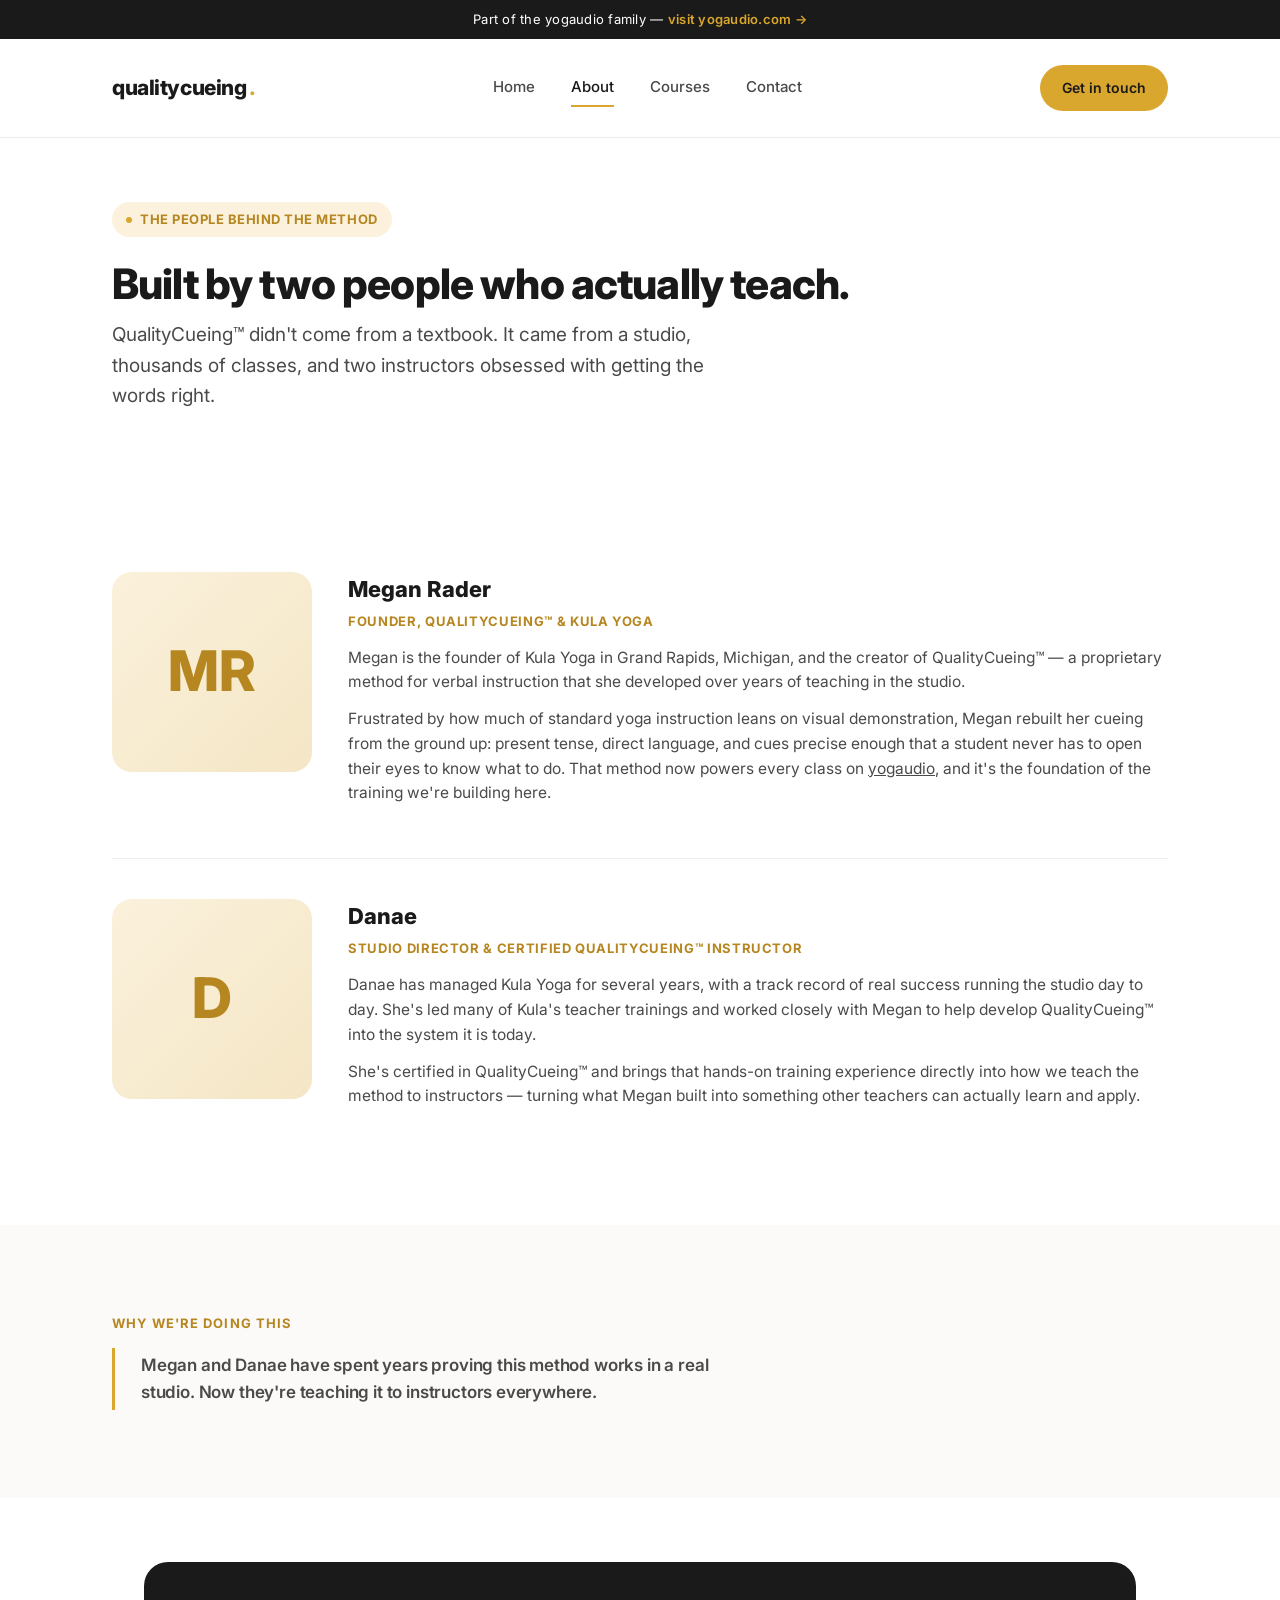
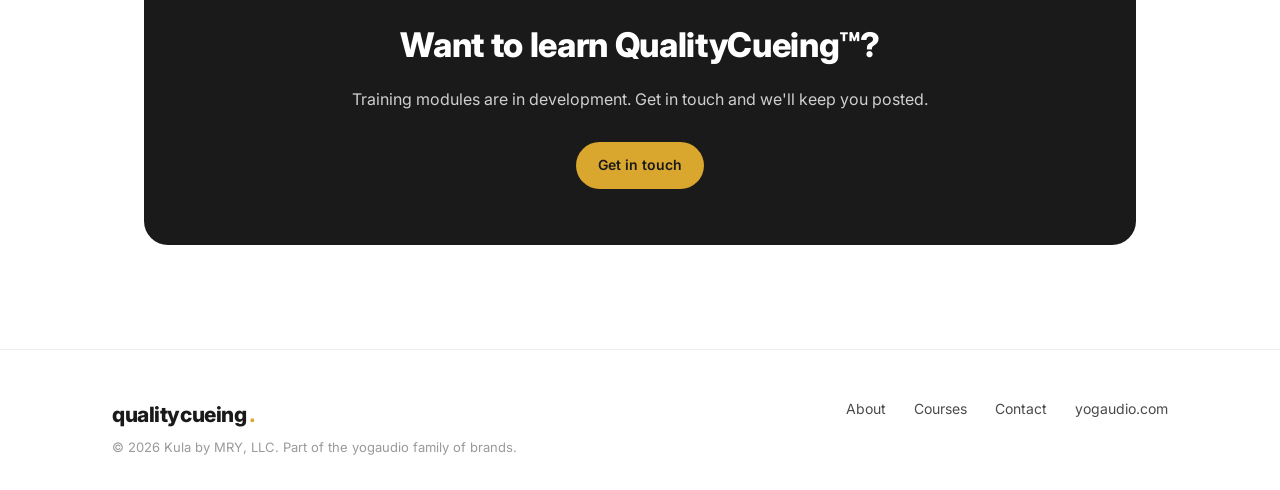
==== about.html @ 0876a9c1 "Initial Quality Cueing placeholder site" ====
<!DOCTYPE html>
<html lang="en">
<head>
<meta charset="UTF-8">
<meta name="viewport" content="width=device-width, initial-scale=1.0">
<title>About — Quality Cueing™</title>
<meta name="description" content="Meet Megan Rader, founder of QualityCueing™ and Kula Yoga, and Danae, who helped build the method and now leads its training.">
<link rel="stylesheet" href="style.css">
</head>
<body>

<div class="eco-bar">Part of the yogaudio family — <a href="https://www.yogaudio.com" target="_blank" rel="noopener">visit yogaudio.com →</a></div>

<header class="site">
  <div class="wrap">
    <a href="index.html" class="logo">qualitycueing<span class="dot">.</span></a>
    <nav class="main">
      <a href="index.html">Home</a>
      <a href="about.html" class="active">About</a>
      <a href="courses.html">Courses</a>
      <a href="contact.html">Contact</a>
    </nav>
    <a href="contact.html" class="btn gold">Get in touch</a>
  </div>
</header>

<section class="page-hero">
  <div class="wrap">
    <div class="eyebrow"><span class="pip"></span> The people behind the method</div>
    <h1>Built by two people who actually teach.</h1>
    <p class="lede">QualityCueing™ didn't come from a textbook. It came from a studio, thousands of classes, and two instructors obsessed with getting the words right.</p>
  </div>
</section>

<section class="tight">
  <div class="wrap">

    <div class="person">
      <div class="avatar">MR</div>
      <div>
        <h3>Megan Rader</h3>
        <div class="role">Founder, QualityCueing™ &amp; Kula Yoga</div>
        <p>Megan is the founder of Kula Yoga in Grand Rapids, Michigan, and the creator of QualityCueing™ — a proprietary method for verbal instruction that she developed over years of teaching in the studio.</p>
        <p>Frustrated by how much of standard yoga instruction leans on visual demonstration, Megan rebuilt her cueing from the ground up: present tense, direct language, and cues precise enough that a student never has to open their eyes to know what to do. That method now powers every class on <a href="https://www.yogaudio.com" target="_blank" rel="noopener" style="text-decoration:underline;">yogaudio</a>, and it's the foundation of the training we're building here.</p>
      </div>
    </div>

    <div class="person">
      <div class="avatar">D</div>
      <div>
        <h3>Danae</h3>
        <div class="role">Studio Director &amp; Certified QualityCueing™ Instructor</div>
        <p>Danae has managed Kula Yoga for several years, with a track record of real success running the studio day to day. She's led many of Kula's teacher trainings and worked closely with Megan to help develop QualityCueing™ into the system it is today.</p>
        <p>She's certified in QualityCueing™ and brings that hands-on training experience directly into how we teach the method to instructors — turning what Megan built into something other teachers can actually learn and apply.</p>
      </div>
    </div>

  </div>
</section>

<section class="warm">
  <div class="wrap">
    <div class="section-head" style="margin-bottom:0;">
      <div class="kicker">Why we're doing this</div>
      <p class="pull">Megan and Danae have spent years proving this method works in a real studio. Now they're teaching it to instructors everywhere.</p>
    </div>
  </div>
</section>

<section class="tight">
  <div class="wrap">
    <div class="cta-band">
      <h2>Want to learn QualityCueing™?</h2>
      <p>Training modules are in development. Get in touch and we'll keep you posted.</p>
      <a href="contact.html" class="btn gold">Get in touch</a>
    </div>
  </div>
</section>

<footer class="site">
  <div class="wrap">
    <div>
      <div class="logo">qualitycueing<span class="dot">.</span></div>
      <div class="foot-note">© 2026 Kula by MRY, LLC. Part of the yogaudio family of brands.</div>
    </div>
    <div class="foot-links">
      <a href="about.html">About</a>
      <a href="courses.html">Courses</a>
      <a href="contact.html">Contact</a>
      <a href="https://www.yogaudio.com" target="_blank" rel="noopener">yogaudio.com</a>
    </div>
  </div>
</footer>

</body>
</html>
---- style.css ----
/* Quality Cueing — shared styles */

@import url('https://fonts.googleapis.com/css2?family=Inter:wght@400;500;600;700;800&display=swap');

:root {
  --ink: #1a1a1a;
  --ink-soft: #4a4a4a;
  --paper: #ffffff;
  --paper-warm: #fbfaf8;
  --line: #ececec;
  --gold: #d9a62e;
  --gold-deep: #b6862099;
  --gold-deep-solid: #b68620;
  --gold-tint: #fbf1dc;
}

* { box-sizing: border-box; }

html { scroll-behavior: smooth; }

body {
  margin: 0;
  font-family: 'Inter', -apple-system, BlinkMacSystemFont, 'Segoe UI', sans-serif;
  color: var(--ink);
  background: var(--paper);
  line-height: 1.6;
  -webkit-font-smoothing: antialiased;
}

a { color: inherit; text-decoration: none; }

img, svg { display: block; max-width: 100%; }

.wrap {
  max-width: 1120px;
  margin: 0 auto;
  padding: 0 32px;
}

/* Top notice bar */
.eco-bar {
  background: var(--ink);
  color: #fff;
  font-size: 13px;
  letter-spacing: 0.02em;
  text-align: center;
  padding: 9px 16px;
}

.eco-bar a {
  color: var(--gold);
  font-weight: 600;
  border-bottom: 1px solid transparent;
}

.eco-bar a:hover { border-bottom-color: var(--gold); }

/* Header */
header.site {
  padding: 26px 0;
  border-bottom: 1px solid var(--line);
  position: sticky;
  top: 0;
  background: rgba(255,255,255,0.92);
  backdrop-filter: blur(8px);
  z-index: 50;
}

header.site .wrap {
  display: flex;
  align-items: center;
  justify-content: space-between;
}

.logo {
  display: flex;
  align-items: baseline;
  gap: 2px;
  font-weight: 800;
  font-size: 21px;
  letter-spacing: -0.02em;
}

.logo .dot { color: var(--gold); }

nav.main {
  display: flex;
  gap: 36px;
  align-items: center;
}

nav.main a {
  font-size: 15px;
  font-weight: 500;
  color: var(--ink-soft);
  padding: 6px 0;
  border-bottom: 2px solid transparent;
  transition: color .15s, border-color .15s;
}

nav.main a:hover,
nav.main a.active {
  color: var(--ink);
  border-bottom-color: var(--gold);
}

.btn {
  display: inline-flex;
  align-items: center;
  gap: 8px;
  background: var(--ink);
  color: #fff;
  padding: 12px 22px;
  border-radius: 999px;
  font-weight: 600;
  font-size: 14px;
  border: none;
  cursor: pointer;
  transition: transform .15s, background .15s;
}

.btn:hover { background: var(--gold-deep-solid); transform: translateY(-1px); }

.btn.gold {
  background: var(--gold);
  color: var(--ink);
}

.btn.gold:hover { background: var(--gold-deep-solid); color: #fff; }

.btn.ghost {
  background: transparent;
  color: var(--ink);
  border: 1.5px solid var(--ink);
}

.btn.ghost:hover { background: var(--ink); color: #fff; }

/* Hero */
.hero {
  padding: 92px 0 84px;
  position: relative;
  overflow: hidden;
}

.hero::before {
  content: "";
  position: absolute;
  top: -120px;
  right: -140px;
  width: 420px;
  height: 420px;
  background: radial-gradient(circle, var(--gold-tint) 0%, transparent 70%);
  z-index: 0;
}

.hero .wrap { position: relative; z-index: 1; }

.eyebrow {
  display: inline-flex;
  align-items: center;
  gap: 8px;
  background: var(--gold-tint);
  color: var(--gold-deep-solid);
  font-size: 13px;
  font-weight: 700;
  letter-spacing: 0.04em;
  text-transform: uppercase;
  padding: 7px 14px;
  border-radius: 999px;
  margin-bottom: 24px;
}

.eyebrow .pip {
  width: 6px;
  height: 6px;
  border-radius: 50%;
  background: var(--gold);
}

h1 {
  font-size: 54px;
  line-height: 1.08;
  letter-spacing: -0.02em;
  margin: 0 0 22px;
  max-width: 780px;
  font-weight: 800;
}

h1 .accent { color: var(--gold-deep-solid); }

.lede {
  font-size: 19px;
  color: var(--ink-soft);
  max-width: 620px;
  margin: 0 0 36px;
}

.hero-actions {
  display: flex;
  gap: 14px;
  flex-wrap: wrap;
  margin-bottom: 56px;
}

/* Trio of quick facts under hero */
.fact-row {
  display: grid;
  grid-template-columns: repeat(3, 1fr);
  gap: 24px;
  border-top: 1px solid var(--line);
  padding-top: 32px;
}

.fact-row div { font-size: 14px; color: var(--ink-soft); }
.fact-row strong { display: block; font-size: 15px; color: var(--ink); margin-bottom: 4px; font-weight: 700; }

/* Section basics */
section { padding: 88px 0; }
section.tight { padding: 64px 0; }
section.warm { background: var(--paper-warm); }

.section-head {
  max-width: 640px;
  margin: 0 0 52px;
}

.kicker {
  font-size: 13px;
  font-weight: 700;
  letter-spacing: 0.08em;
  text-transform: uppercase;
  color: var(--gold-deep-solid);
  margin-bottom: 14px;
}

h2 {
  font-size: 34px;
  letter-spacing: -0.01em;
  margin: 0 0 14px;
  font-weight: 800;
}

.section-head p {
  color: var(--ink-soft);
  font-size: 17px;
  margin: 0;
}

/* Cards grid */
.grid-3 {
  display: grid;
  grid-template-columns: repeat(3, 1fr);
  gap: 24px;
}

.grid-2 {
  display: grid;
  grid-template-columns: repeat(2, 1fr);
  gap: 24px;
}

.card {
  background: var(--paper);
  border: 1px solid var(--line);
  border-radius: 16px;
  padding: 30px;
  transition: transform .15s, box-shadow .15s, border-color .15s;
}

.card:hover {
  transform: translateY(-3px);
  box-shadow: 0 12px 28px rgba(0,0,0,0.06);
  border-color: #e2d3ab;
}

.card .icon {
  width: 44px;
  height: 44px;
  border-radius: 12px;
  background: var(--gold-tint);
  display: flex;
  align-items: center;
  justify-content: center;
  margin-bottom: 18px;
}

.card h3 {
  font-size: 18px;
  margin: 0 0 10px;
  font-weight: 700;
}

.card p {
  font-size: 15px;
  color: var(--ink-soft);
  margin: 0;
}

/* Checklist */
.checklist {
  display: grid;
  grid-template-columns: repeat(2, 1fr);
  gap: 16px 28px;
  list-style: none;
  padding: 0;
  margin: 0;
}

.checklist li {
  display: flex;
  align-items: flex-start;
  gap: 12px;
  font-size: 15px;
  color: var(--ink-soft);
}

.checklist .tick {
  flex: none;
  width: 20px;
  height: 20px;
  border-radius: 50%;
  background: var(--gold);
  color: #fff;
  display: flex;
  align-items: center;
  justify-content: center;
  font-size: 12px;
  font-weight: 800;
  margin-top: 2px;
}

/* Quote / pull */
.pull {
  border-left: 3px solid var(--gold);
  padding: 4px 0 4px 26px;
  font-size: 24px;
  font-weight: 600;
  letter-spacing: -0.01em;
  color: var(--ink);
  max-width: 760px;
  margin: 0 0 0;
}

/* CTA band */
.cta-band {
  background: var(--ink);
  color: #fff;
  border-radius: 24px;
  padding: 56px;
  text-align: center;
  margin: 0 32px;
}

.cta-band h2 { color: #fff; }
.cta-band p { color: #cfcfcf; margin: 0 0 30px; font-size: 16px; }

/* Footer */
footer.site {
  border-top: 1px solid var(--line);
  padding: 48px 0 32px;
  margin-top: 40px;
}

footer.site .wrap {
  display: flex;
  justify-content: space-between;
  align-items: flex-start;
  flex-wrap: wrap;
  gap: 24px;
}

footer .foot-links {
  display: flex;
  gap: 28px;
  font-size: 14px;
  color: var(--ink-soft);
}

footer .foot-note {
  font-size: 13px;
  color: #9a9a9a;
  margin-top: 6px;
}

/* Page hero (secondary pages) */
.page-hero {
  padding: 64px 0 20px;
}

.page-hero h1 { font-size: 42px; margin-bottom: 14px; }

/* Bio / people */
.person {
  display: grid;
  grid-template-columns: 200px 1fr;
  gap: 36px;
  align-items: start;
  padding: 40px 0;
  border-top: 1px solid var(--line);
}

.person:first-of-type { border-top: none; }

.avatar {
  width: 200px;
  height: 200px;
  border-radius: 20px;
  background: linear-gradient(135deg, var(--gold-tint), #f4e6c5);
  display: flex;
  align-items: center;
  justify-content: center;
  font-size: 56px;
  font-weight: 800;
  color: var(--gold-deep-solid);
}

.person h3 { font-size: 22px; margin: 0 0 4px; font-weight: 800; }
.person .role { color: var(--gold-deep-solid); font-weight: 700; font-size: 13px; text-transform: uppercase; letter-spacing: 0.05em; margin-bottom: 14px; }
.person p { color: var(--ink-soft); font-size: 15.5px; margin: 0 0 12px; }

/* Course TBD cards */
.course-card {
  border: 1.5px dashed #d8d0bb;
  border-radius: 16px;
  padding: 28px;
  background: var(--paper-warm);
  display: flex;
  flex-direction: column;
  gap: 12px;
}

.course-card .tag {
  align-self: flex-start;
  background: var(--gold-tint);
  color: var(--gold-deep-solid);
  font-size: 12px;
  font-weight: 700;
  padding: 5px 12px;
  border-radius: 999px;
  letter-spacing: 0.03em;
}

.course-card h3 { margin: 4px 0 0; font-size: 19px; font-weight: 700; }
.course-card p { margin: 0; color: var(--ink-soft); font-size: 14.5px; }

/* Contact */
.contact-card {
  border: 1px solid var(--line);
  border-radius: 20px;
  padding: 48px;
  text-align: center;
  background: linear-gradient(180deg, var(--paper-warm), var(--paper));
}

.contact-card .icon-big {
  width: 64px;
  height: 64px;
  border-radius: 18px;
  background: var(--gold);
  display: flex;
  align-items: center;
  justify-content: center;
  margin: 0 auto 24px;
}

.contact-methods {
  display: grid;
  grid-template-columns: repeat(3, 1fr);
  gap: 20px;
  margin-top: 48px;
}

/* Responsive */
@media (max-width: 860px) {
  nav.main { display: none; }
  h1 { font-size: 38px; }
  .hero { padding: 56px 0 48px; }
  .fact-row { grid-template-columns: 1fr; gap: 20px; }
  .grid-3 { grid-template-columns: 1fr; }
  .grid-2 { grid-template-columns: 1fr; }
  .checklist { grid-template-columns: 1fr; }
  .person { grid-template-columns: 1fr; }
  .avatar { width: 120px; height: 120px; font-size: 36px; }
  .contact-methods { grid-template-columns: 1fr; }
  .cta-band { margin: 0 16px; padding: 40px 24px; }
  footer.site .wrap { flex-direction: column; }
}
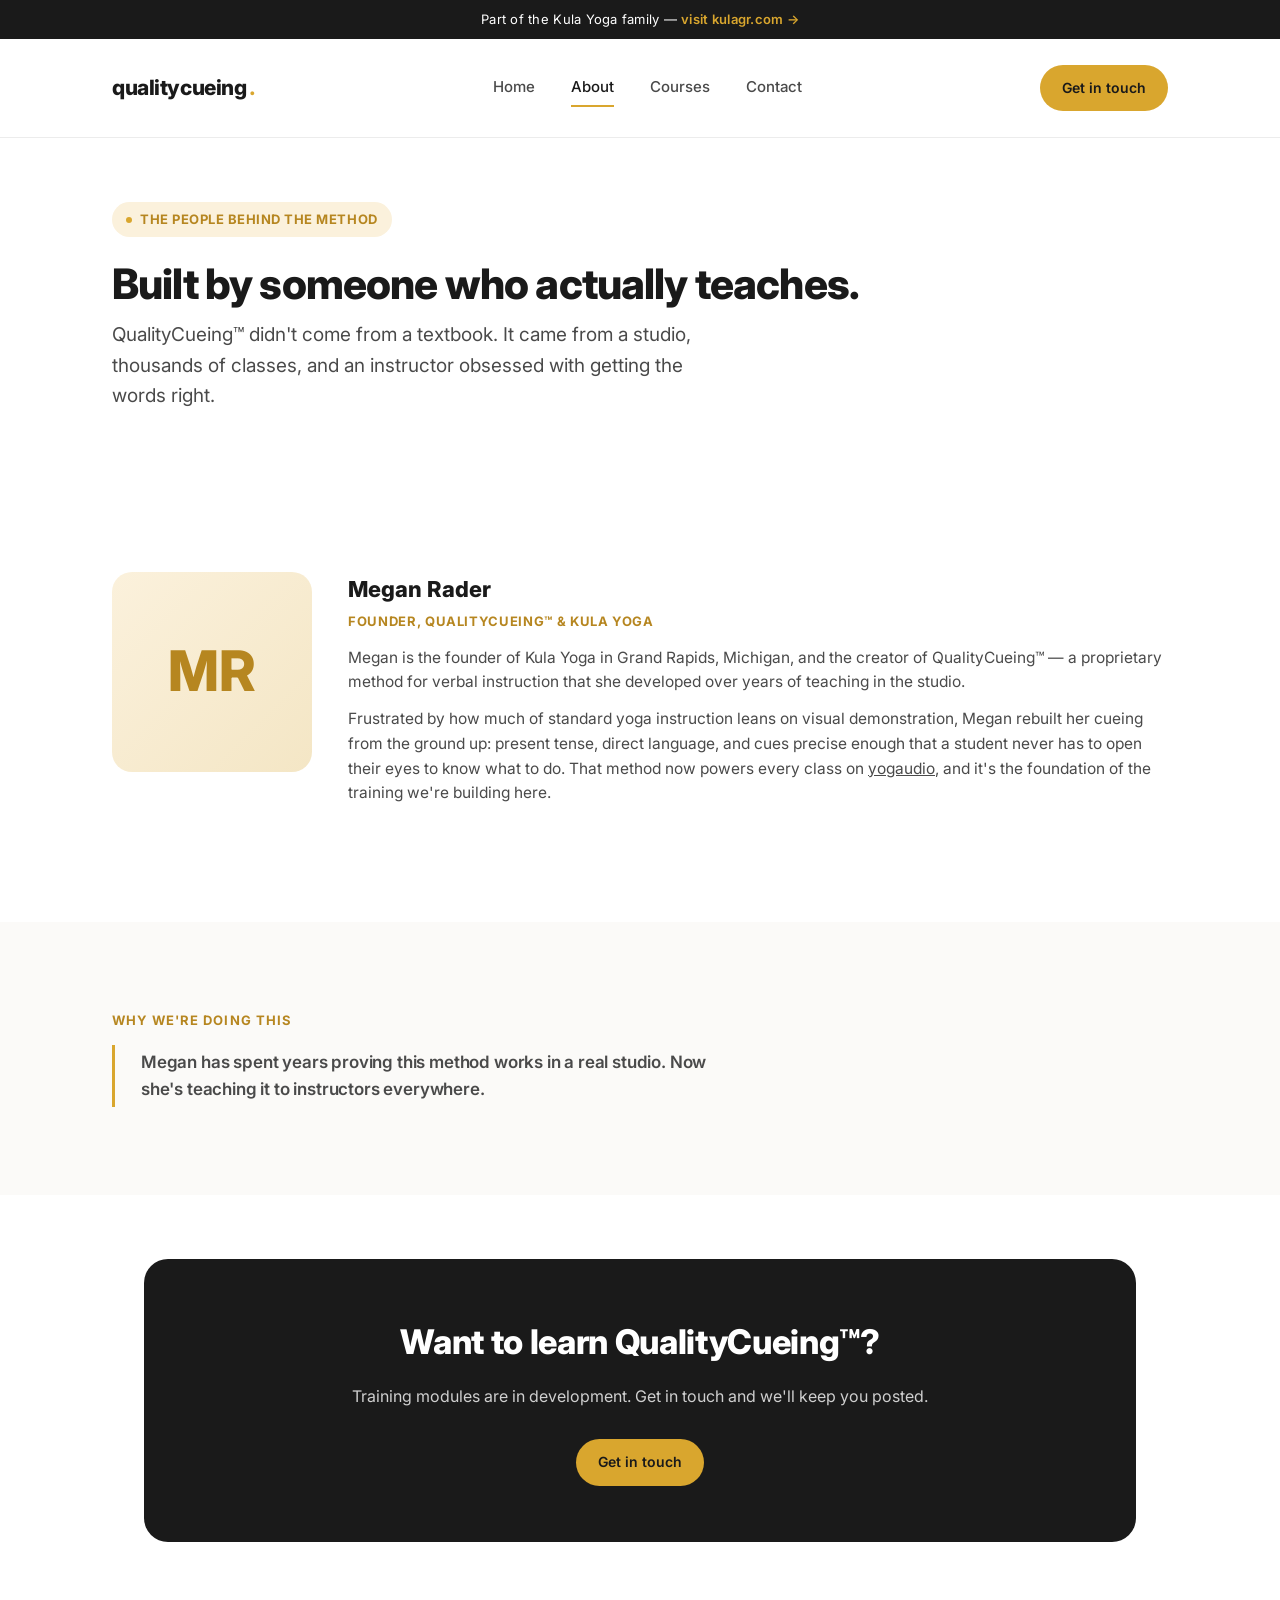
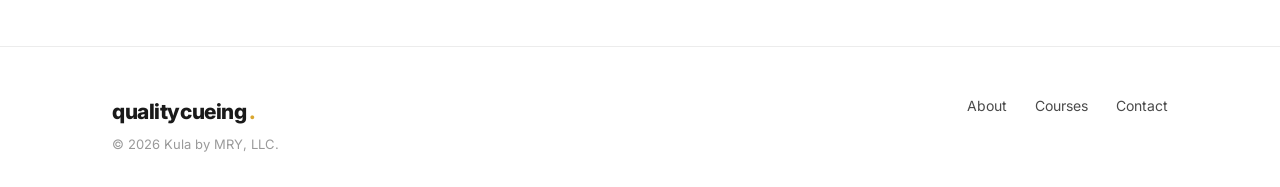
==== commit f5d1cce4: "Swap to Kula Yoga family banner, remove Danae, drop yogaudio footer mention, placeholder form CTA" ====
--- a/about.html
+++ b/about.html
@@ -4,12 +4,12 @@
 <meta charset="UTF-8">
 <meta name="viewport" content="width=device-width, initial-scale=1.0">
 <title>About — Quality Cueing™</title>
-<meta name="description" content="Meet Megan Rader, founder of QualityCueing™ and Kula Yoga, and Danae, who helped build the method and now leads its training.">
+<meta name="description" content="Meet Megan Rader, founder of QualityCueing™ and Kula Yoga.">
 <link rel="stylesheet" href="style.css">
 </head>
 <body>
 
-<div class="eco-bar">Part of the yogaudio family — <a href="https://www.yogaudio.com" target="_blank" rel="noopener">visit yogaudio.com →</a></div>
+<div class="eco-bar">Part of the Kula Yoga family — <a href="https://www.kulagr.com" target="_blank" rel="noopener">visit kulagr.com →</a></div>
 
 <header class="site">
   <div class="wrap">
@@ -27,8 +27,8 @@
 <section class="page-hero">
   <div class="wrap">
     <div class="eyebrow"><span class="pip"></span> The people behind the method</div>
-    <h1>Built by two people who actually teach.</h1>
-    <p class="lede">QualityCueing™ didn't come from a textbook. It came from a studio, thousands of classes, and two instructors obsessed with getting the words right.</p>
+    <h1>Built by someone who actually teaches.</h1>
+    <p class="lede">QualityCueing™ didn't come from a textbook. It came from a studio, thousands of classes, and an instructor obsessed with getting the words right.</p>
   </div>
 </section>
 
@@ -45,16 +45,6 @@
       </div>
     </div>
 
-    <div class="person">
-      <div class="avatar">D</div>
-      <div>
-        <h3>Danae</h3>
-        <div class="role">Studio Director &amp; Certified QualityCueing™ Instructor</div>
-        <p>Danae has managed Kula Yoga for several years, with a track record of real success running the studio day to day. She's led many of Kula's teacher trainings and worked closely with Megan to help develop QualityCueing™ into the system it is today.</p>
-        <p>She's certified in QualityCueing™ and brings that hands-on training experience directly into how we teach the method to instructors — turning what Megan built into something other teachers can actually learn and apply.</p>
-      </div>
-    </div>
-
   </div>
 </section>
 
@@ -62,7 +52,7 @@
   <div class="wrap">
     <div class="section-head" style="margin-bottom:0;">
       <div class="kicker">Why we're doing this</div>
-      <p class="pull">Megan and Danae have spent years proving this method works in a real studio. Now they're teaching it to instructors everywhere.</p>
+      <p class="pull">Megan has spent years proving this method works in a real studio. Now she's teaching it to instructors everywhere.</p>
     </div>
   </div>
 </section>
@@ -81,13 +71,12 @@
   <div class="wrap">
     <div>
       <div class="logo">qualitycueing<span class="dot">.</span></div>
-      <div class="foot-note">© 2026 Kula by MRY, LLC. Part of the yogaudio family of brands.</div>
+      <div class="foot-note">© 2026 Kula by MRY, LLC.</div>
     </div>
     <div class="foot-links">
       <a href="about.html">About</a>
       <a href="courses.html">Courses</a>
       <a href="contact.html">Contact</a>
-      <a href="https://www.yogaudio.com" target="_blank" rel="noopener">yogaudio.com</a>
     </div>
   </div>
 </footer>
